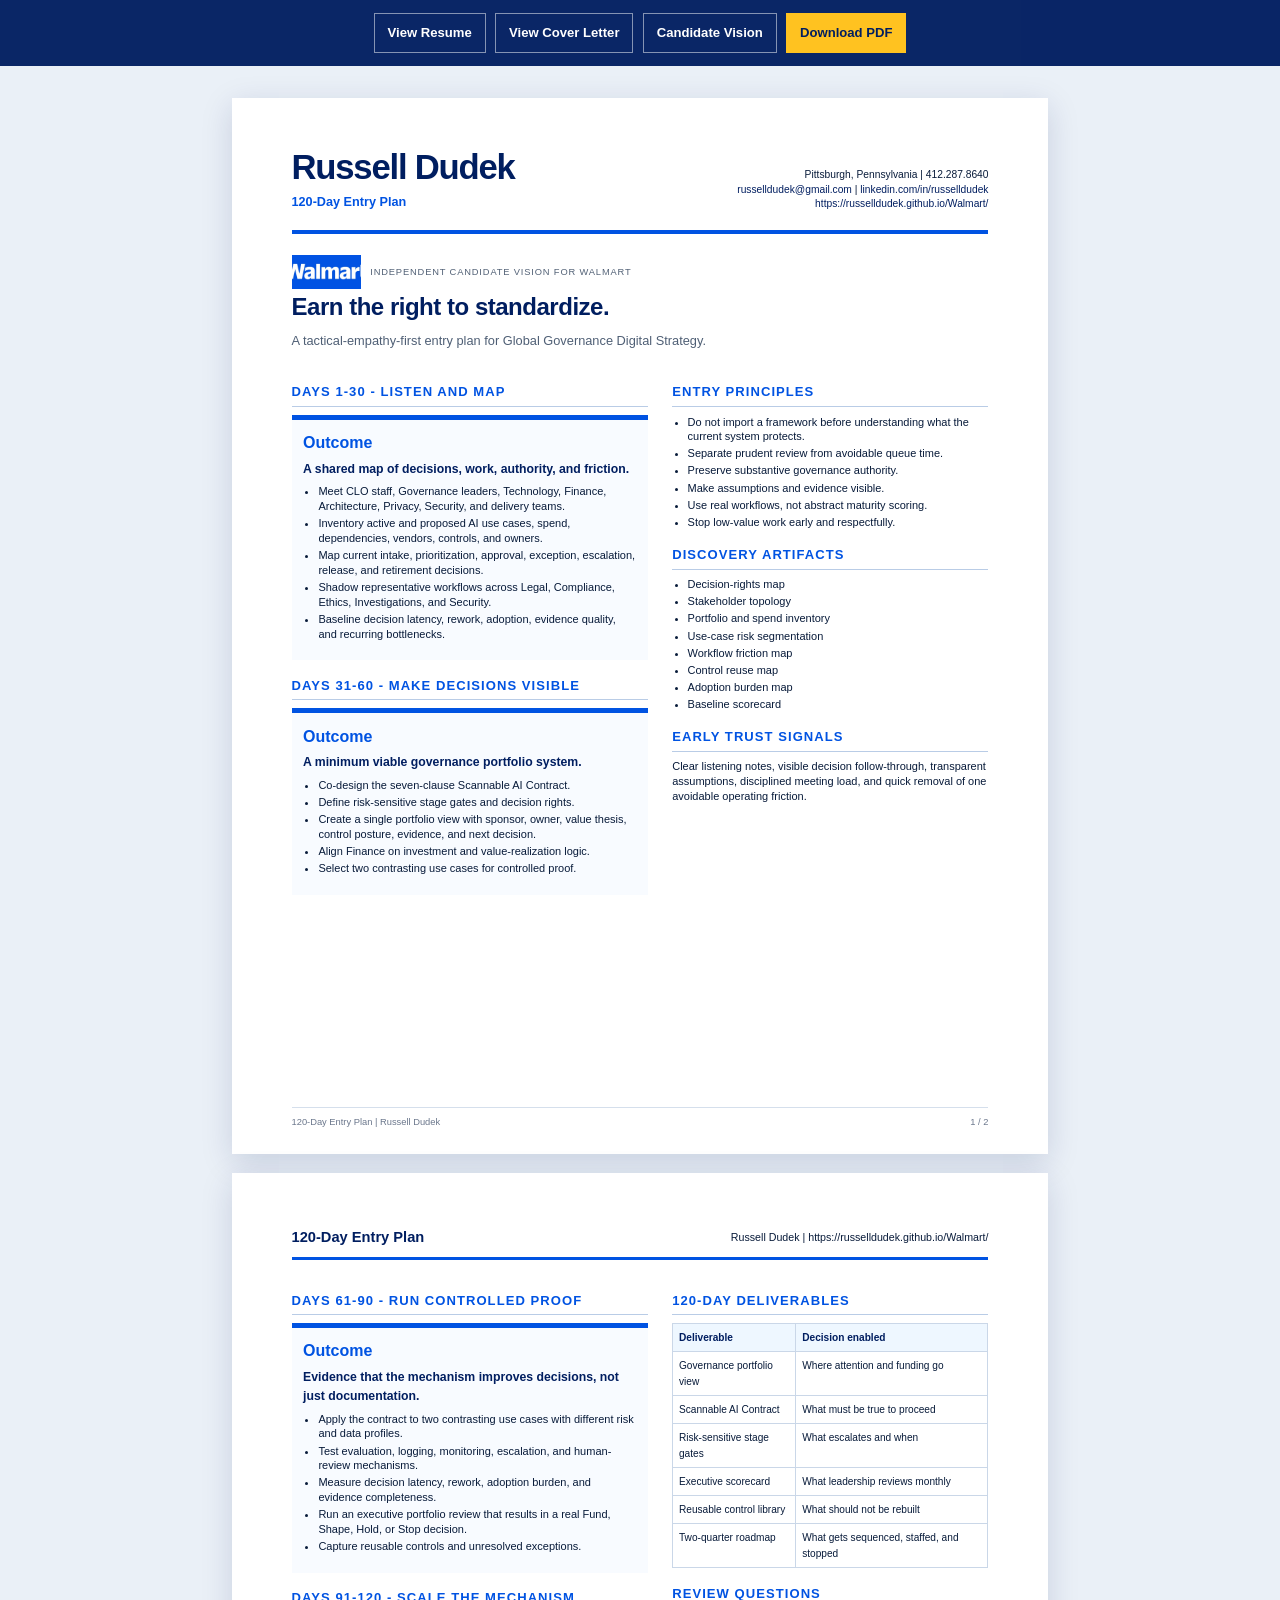
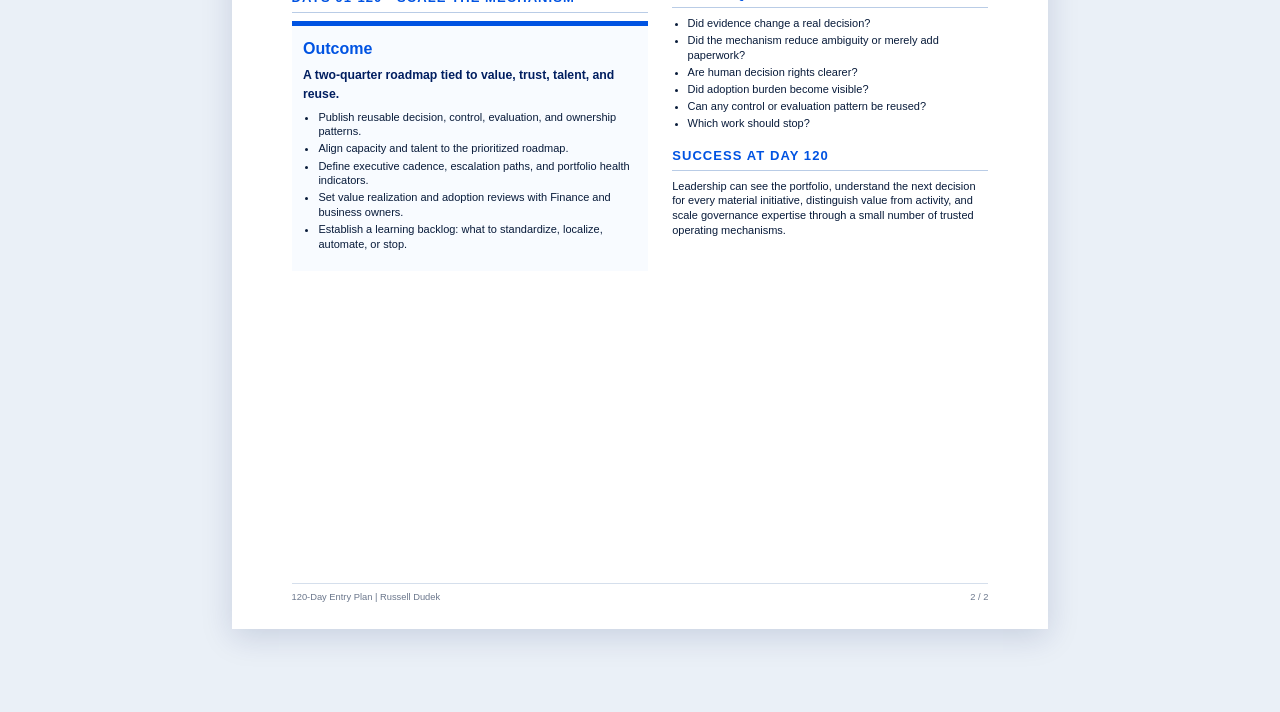
==== 120-day-plan.html @ 53515f3a "Publish complete Walmart candidate campaign [skip ci]" ====
<!doctype html><html lang="en"><head><meta charset="utf-8"><meta name="viewport" content="width=device-width,initial-scale=1"><title>Russell Dudek - Walmart 120-Day Entry Plan</title><link rel="stylesheet" href="styles.css"></head><body class="document-body"><div class="document-actions no-print"><a href="resume.html">View Resume</a><a href="cover-letter.html">View Cover Letter</a><a href="index.html">Candidate Vision</a><a class="primary" href="docs/120-day-plan.pdf" download>Download PDF</a></div><main class="document-stack"><section class="sheet"><div class="doc-header"><div><div class="doc-name">Russell Dudek</div><div class="doc-identity">120-Day Entry Plan</div></div><div class="doc-contact">Pittsburgh, Pennsylvania | 412.287.8640<br><a href="mailto:russelldudek@gmail.com">russelldudek@gmail.com</a> | <a href="https://www.linkedin.com/in/russelldudek">linkedin.com/in/russelldudek</a><br><a href="https://russelldudek.github.io/Walmart/">https://russelldudek.github.io/Walmart/</a></div></div><div class="doc-company"><img src="assets/brand/walmart-wordmark-cropped.jpg" alt="Walmart"><span>Independent candidate vision for Walmart</span></div><h1 class="doc-title">Earn the right to standardize.</h1><p class="doc-subtitle">A tactical-empathy-first entry plan for Global Governance Digital Strategy.</p><div class="doc-grid-2"><div><div class="doc-section"><h2>Days 1-30 - Listen and map</h2><div class="phase-box"><b>Outcome</b><h3>A shared map of decisions, work, authority, and friction.</h3><ul><li>Meet CLO staff, Governance leaders, Technology, Finance, Architecture, Privacy, Security, and delivery teams.</li><li>Inventory active and proposed AI use cases, spend, dependencies, vendors, controls, and owners.</li><li>Map current intake, prioritization, approval, exception, escalation, release, and retirement decisions.</li><li>Shadow representative workflows across Legal, Compliance, Ethics, Investigations, and Security.</li><li>Baseline decision latency, rework, adoption, evidence quality, and recurring bottlenecks.</li></ul></div></div><div class="doc-section"><h2>Days 31-60 - Make decisions visible</h2><div class="phase-box"><b>Outcome</b><h3>A minimum viable governance portfolio system.</h3><ul><li>Co-design the seven-clause Scannable AI Contract.</li><li>Define risk-sensitive stage gates and decision rights.</li><li>Create a single portfolio view with sponsor, owner, value thesis, control posture, evidence, and next decision.</li><li>Align Finance on investment and value-realization logic.</li><li>Select two contrasting use cases for controlled proof.</li></ul></div></div></div><aside><div class="doc-section"><h2>Entry principles</h2><ul><li>Do not import a framework before understanding what the current system protects.</li><li>Separate prudent review from avoidable queue time.</li><li>Preserve substantive governance authority.</li><li>Make assumptions and evidence visible.</li><li>Use real workflows, not abstract maturity scoring.</li><li>Stop low-value work early and respectfully.</li></ul></div><div class="doc-section"><h2>Discovery artifacts</h2><ul><li>Decision-rights map</li><li>Stakeholder topology</li><li>Portfolio and spend inventory</li><li>Use-case risk segmentation</li><li>Workflow friction map</li><li>Control reuse map</li><li>Adoption burden map</li><li>Baseline scorecard</li></ul></div><div class="doc-section"><h2>Early trust signals</h2><p>Clear listening notes, visible decision follow-through, transparent assumptions, disciplined meeting load, and quick removal of one avoidable operating friction.</p></div></aside></div><div class="doc-footer"><span>120-Day Entry Plan | Russell Dudek</span><span>1 / 2</span></div></section>
<section class="sheet"><div class="page-two-header"><strong>120-Day Entry Plan</strong><span>Russell Dudek | https://russelldudek.github.io/Walmart/</span></div><div class="doc-grid-2"><div><div class="doc-section"><h2>Days 61-90 - Run controlled proof</h2><div class="phase-box"><b>Outcome</b><h3>Evidence that the mechanism improves decisions, not just documentation.</h3><ul><li>Apply the contract to two contrasting use cases with different risk and data profiles.</li><li>Test evaluation, logging, monitoring, escalation, and human-review mechanisms.</li><li>Measure decision latency, rework, adoption burden, and evidence completeness.</li><li>Run an executive portfolio review that results in a real Fund, Shape, Hold, or Stop decision.</li><li>Capture reusable controls and unresolved exceptions.</li></ul></div></div><div class="doc-section"><h2>Days 91-120 - Scale the mechanism</h2><div class="phase-box"><b>Outcome</b><h3>A two-quarter roadmap tied to value, trust, talent, and reuse.</h3><ul><li>Publish reusable decision, control, evaluation, and ownership patterns.</li><li>Align capacity and talent to the prioritized roadmap.</li><li>Define executive cadence, escalation paths, and portfolio health indicators.</li><li>Set value realization and adoption reviews with Finance and business owners.</li><li>Establish a learning backlog: what to standardize, localize, automate, or stop.</li></ul></div></div></div><aside><div class="doc-section"><h2>120-day deliverables</h2><table class="table"><tr><th>Deliverable</th><th>Decision enabled</th></tr><tr><td>Governance portfolio view</td><td>Where attention and funding go</td></tr><tr><td>Scannable AI Contract</td><td>What must be true to proceed</td></tr><tr><td>Risk-sensitive stage gates</td><td>What escalates and when</td></tr><tr><td>Executive scorecard</td><td>What leadership reviews monthly</td></tr><tr><td>Reusable control library</td><td>What should not be rebuilt</td></tr><tr><td>Two-quarter roadmap</td><td>What gets sequenced, staffed, and stopped</td></tr></table></div><div class="doc-section"><h2>Review questions</h2><ul><li>Did evidence change a real decision?</li><li>Did the mechanism reduce ambiguity or merely add paperwork?</li><li>Are human decision rights clearer?</li><li>Did adoption burden become visible?</li><li>Can any control or evaluation pattern be reused?</li><li>Which work should stop?</li></ul></div><div class="doc-section"><h2>Success at day 120</h2><p>Leadership can see the portfolio, understand the next decision for every material initiative, distinguish value from activity, and scale governance expertise through a small number of trusted operating mechanisms.</p></div></aside></div><div class="doc-footer"><span>120-Day Entry Plan | Russell Dudek</span><span>2 / 2</span></div></section></main></body></html>
---- styles.css ----
@import url('./brand-tokens.css');

* { box-sizing: border-box; }
html { scroll-behavior: smooth; }
body {
  margin: 0;
  color: var(--campaign-ink);
  background: var(--walmart-white);
  font-family: "Noto Sans", "Roboto", sans-serif;
  line-height: 1.55;
  -webkit-font-smoothing: antialiased;
}
a { color: inherit; }
img { display: block; max-width: 100%; }
button, input { font: inherit; }
button { cursor: pointer; }
:focus-visible { outline: 3px solid var(--walmart-spark-yellow); outline-offset: 3px; }
.skip-link { position: fixed; left: 1rem; top: -5rem; z-index: 9999; background: #fff; padding: .7rem 1rem; border: 2px solid var(--walmart-true-blue); }
.skip-link:focus { top: 1rem; }

.site-header {
  position: sticky; top: 0; z-index: 50;
  display: flex; align-items: center; justify-content: space-between;
  padding: .85rem clamp(1rem, 4vw, 4rem);
  background: rgba(255,255,255,.94);
  border-bottom: 1px solid var(--campaign-line);
  backdrop-filter: blur(16px);
}
.brand-lockup { display: flex; align-items: center; gap: .8rem; text-decoration: none; min-width: 0; }
.brand-lockup img { width: 104px; height: 52px; object-fit: contain; object-position: center; border-radius: 2px; }
.brand-lockup span { font-size: .78rem; line-height: 1.2; color: var(--walmart-bentonville-blue); max-width: 190px; }
.nav-toggle { display: none; border: 0; background: transparent; color: var(--walmart-bentonville-blue); font-weight: 700; }
.site-nav { display: flex; gap: 1.1rem; align-items: center; }
.site-nav a { text-decoration: none; font-size: .88rem; font-weight: 700; color: var(--walmart-bentonville-blue); }
.site-nav a:hover { color: var(--walmart-true-blue); }

.hero {
  position: relative; min-height: 820px; overflow: hidden;
  background: linear-gradient(140deg, var(--walmart-true-blue) 0 62%, var(--walmart-bentonville-blue) 62% 100%);
  color: #fff;
}
.hero::after {
  content: ""; position: absolute; inset: auto -8% -160px 38%; height: 360px;
  background: var(--walmart-spark-yellow); transform: rotate(-9deg); opacity: .96;
}
.hero-inner {
  position: relative; z-index: 2; max-width: 1440px; margin: 0 auto;
  display: grid; grid-template-columns: minmax(0, .9fr) minmax(560px, 1.1fr); gap: clamp(2rem, 5vw, 6rem);
  padding: clamp(4.5rem, 8vw, 8rem) clamp(1.2rem, 5vw, 5rem) 7rem;
  align-items: center;
}
.hero-copy h1 { margin: 0 0 1.5rem; font-size: clamp(3.2rem, 6.4vw, 6.6rem); line-height: .94; letter-spacing: -.055em; max-width: 10ch; }
.hero-copy .lead { font-size: clamp(1.18rem, 1.9vw, 1.55rem); max-width: 35rem; margin: 0; color: #e6f4ff; }
.hero-copy .thesis { margin: 2rem 0 0; padding-left: 1.2rem; border-left: 5px solid var(--walmart-spark-yellow); font-weight: 700; max-width: 34rem; }
.hero-actions { display: flex; flex-wrap: wrap; gap: .8rem; margin-top: 2rem; }
.btn { display: inline-flex; align-items: center; justify-content: center; min-height: 48px; padding: .75rem 1.1rem; text-decoration: none; border-radius: 2px; border: 2px solid transparent; font-weight: 800; }
.btn-primary { background: var(--walmart-spark-yellow); color: var(--walmart-bentonville-blue); }
.btn-secondary { border-color: #fff; color: #fff; background: transparent; }
.btn-light { background: #fff; color: var(--walmart-bentonville-blue); border-color: var(--campaign-line); }

.scan-stage { position: relative; min-height: 570px; display: grid; align-items: center; }
.scan-frame { position: relative; background: #fff; color: var(--walmart-bentonville-blue); padding: clamp(1.2rem, 3vw, 2.5rem); box-shadow: 22px 26px 0 rgba(0,30,96,.48); transform: rotate(1.2deg); }
.scan-frame::before { content:"ILLUSTRATIVE DECISION SCAN"; display:block; font-size:.72rem; letter-spacing:.14em; font-weight:900; margin-bottom:1rem; }
.barcode { position: relative; display: grid; grid-template-columns: 1.4fr .8fr 1fr .55fr 1.2fr .7fr 1.35fr; gap: 8px; min-height: 290px; align-items: stretch; overflow: hidden; padding: 8px 0; }
.bar { display:flex; align-items:flex-end; justify-content:center; padding: .9rem .25rem; writing-mode: vertical-rl; transform: rotate(180deg); font-size:.72rem; font-weight:900; letter-spacing:.06em; color:#fff; background: var(--walmart-bentonville-blue); transition: transform .5s ease, opacity .5s ease, background .5s ease; }
.bar:nth-child(even){ background: var(--walmart-true-blue); }
.bar[data-state="watch"] { background: var(--campaign-amber); }
.bar[data-state="weak"] { background: var(--campaign-red); opacity:.78; }
.scan-beam { position:absolute; top:0; bottom:0; width:3px; background:var(--walmart-spark-yellow); box-shadow:0 0 22px 8px rgba(255,194,32,.55); animation:scan 4.6s cubic-bezier(.65,0,.35,1) infinite; }
@keyframes scan { 0%,12%{left:0;opacity:0} 18%{opacity:1} 82%{opacity:1} 88%,100%{left:calc(100% - 3px);opacity:0} }
.scan-outcome { display:flex; justify-content:space-between; gap:1rem; align-items:flex-end; padding-top:1.2rem; border-top:1px solid var(--campaign-line); }
.scan-outcome strong { font-size:clamp(2rem,4vw,3.4rem); letter-spacing:-.04em; color:var(--campaign-green); }
.scan-outcome span { max-width:18rem; font-size:.86rem; color:#42516b; }

.section { padding: clamp(4.5rem, 8vw, 8rem) clamp(1.2rem, 5vw, 5rem); }
.section-inner { max-width: 1240px; margin: 0 auto; }
.section h2 { margin: 0 0 1.1rem; font-size: clamp(2.3rem, 4.6vw, 4.6rem); line-height: 1.02; letter-spacing: -.045em; color: var(--walmart-bentonville-blue); }
.section-intro { max-width: 52rem; font-size: 1.15rem; color: #42516b; margin: 0 0 3rem; }
.blue-band { background: var(--walmart-bentonville-blue); color: #fff; }
.blue-band h2 { color: #fff; }
.blue-band .section-intro { color: #d9ecff; }
.mist-band { background: linear-gradient(180deg, #fff 0, var(--campaign-mist) 100%); }
.yellow-band { background: var(--walmart-spark-yellow); color: var(--walmart-bentonville-blue); }
.yellow-band h2 { color: var(--walmart-bentonville-blue); }

.tension-grid { display:grid; grid-template-columns: repeat(4, 1fr); border-top: 2px solid var(--walmart-true-blue); border-bottom: 2px solid var(--walmart-true-blue); }
.tension { padding: 2rem; border-right: 1px solid var(--campaign-line); }
.tension:last-child { border-right:0; }
.tension .number { font-size:.75rem; letter-spacing:.15em; font-weight:900; color:var(--walmart-true-blue); }
.tension h3 { margin:.6rem 0 .8rem; font-size:1.35rem; line-height:1.15; }
.tension p { margin:0; color:#526176; }

.scan-lab { display:grid; grid-template-columns: minmax(260px,.7fr) minmax(0,1.3fr); gap:2rem; align-items:start; }
.scenario-panel { position:sticky; top:90px; border-left:8px solid var(--walmart-spark-yellow); padding:1.5rem; background:#fff; color:var(--walmart-bentonville-blue); }
.scenario-panel h3 { margin:0 0 1rem; font-size:1.5rem; }
.scenario-list { display:grid; gap:.6rem; }
.scenario-button { text-align:left; border:2px solid #d5e3f6; background:#fff; padding:.85rem; color:var(--walmart-bentonville-blue); font-weight:800; border-radius:2px; }
.scenario-button[aria-pressed="true"] { background:var(--walmart-true-blue); color:#fff; border-color:var(--walmart-true-blue); }
.reset-button { margin-top:1rem; border:0; background:transparent; color:var(--walmart-true-blue); text-decoration:underline; font-weight:800; }
.contract-panel { background:#fff; color:var(--walmart-bentonville-blue); padding:clamp(1.2rem,3vw,2.5rem); box-shadow:var(--campaign-shadow); }
.contract-header { display:flex; justify-content:space-between; gap:1rem; align-items:flex-start; margin-bottom:1.4rem; }
.contract-header h3 { margin:0; font-size:clamp(1.5rem,3vw,2.2rem); }
.contract-status { font-weight:900; color:var(--campaign-green); border-bottom:4px solid currentColor; padding-bottom:.25rem; white-space:nowrap; }
.contract-bars { display:grid; grid-template-columns:repeat(7,1fr); gap:.55rem; height:300px; align-items:end; position:relative; overflow:hidden; padding:1rem 0 0; border-bottom:4px solid var(--walmart-bentonville-blue); }
.contract-bar { min-width:0; height:var(--height,80%); background:var(--walmart-true-blue); display:flex; align-items:flex-end; padding:.65rem .4rem; color:#fff; transition:height .45s ease, background .45s ease, opacity .45s ease; }
.contract-bar span { writing-mode:vertical-rl; transform:rotate(180deg); font-size:.68rem; line-height:1; font-weight:900; letter-spacing:.04em; overflow:hidden; }
.contract-bar.watch { background:var(--campaign-amber); }
.contract-bar.weak { background:var(--campaign-red); }
.contract-scan { position:absolute; left:0; right:0; height:3px; top:20%; background:var(--walmart-spark-yellow); box-shadow:0 0 14px 3px rgba(255,194,32,.45); transition:top .45s ease; }
.contract-readout { display:grid; grid-template-columns:1fr 1fr; gap:1.5rem; margin-top:1.5rem; }
.readout-block { border-top:1px solid var(--campaign-line); padding-top:1rem; }
.readout-block b { display:block; font-size:.72rem; letter-spacing:.12em; text-transform:uppercase; margin-bottom:.35rem; }
.readout-block p { margin:0; color:#526176; }
.assumption-note { margin-top:1.2rem; font-size:.78rem; color:#6b778c; }

.architecture { display:grid; grid-template-columns:1fr 1fr; gap:clamp(2rem,5vw,5rem); align-items:start; }
.constitution { display:grid; gap:0; border-top:1px solid rgba(255,255,255,.3); }
.clause { display:grid; grid-template-columns:70px 1fr; gap:1rem; padding:1.35rem 0; border-bottom:1px solid rgba(255,255,255,.2); }
.clause strong { color:var(--walmart-spark-yellow); font-size:1.35rem; }
.clause h3 { margin:0 0 .35rem; font-size:1.2rem; }
.clause p { margin:0; color:#d9ecff; }
.decision-rail { background:#fff; color:var(--walmart-bentonville-blue); padding:2rem; }
.decision-rail h3 { margin-top:0; font-size:1.6rem; }
.outcome-row { display:grid; grid-template-columns:90px 1fr; gap:1rem; padding:1.15rem 0; border-top:1px solid var(--campaign-line); }
.outcome-row b { font-size:1.1rem; }
.outcome-row p { margin:0; color:#526176; }

.scorecard { display:grid; grid-template-columns:repeat(3,1fr); gap:1px; background:var(--campaign-line); border:1px solid var(--campaign-line); }
.metric { background:#fff; padding:1.7rem; min-height:180px; }
.metric span { font-size:.72rem; letter-spacing:.12em; text-transform:uppercase; color:var(--walmart-true-blue); font-weight:900; }
.metric h3 { margin:.65rem 0 .5rem; font-size:1.25rem; }
.metric p { margin:0; color:#526176; }

.evidence-map { display:grid; grid-template-columns:repeat(4,1fr); gap:1rem; }
.evidence-card { padding:1.6rem; border-top:6px solid var(--walmart-true-blue); background:#fff; box-shadow:0 8px 30px rgba(0,30,96,.08); }
.evidence-card h3 { margin:.4rem 0 .7rem; font-size:1.35rem; }
.evidence-card p { color:#526176; }
.evidence-card ul { padding-left:1.1rem; margin-bottom:0; }
.evidence-card li { margin:.4rem 0; }

.timeline { position:relative; display:grid; grid-template-columns:repeat(4,1fr); gap:0; }
.timeline::before { content:""; position:absolute; left:0; right:0; top:24px; height:4px; background:var(--walmart-true-blue); }
.phase { position:relative; padding:4.3rem 1.3rem 1.2rem; border-right:1px solid var(--campaign-line); }
.phase:last-child { border-right:0; }
.phase::before { content:""; position:absolute; top:12px; left:1.3rem; width:26px; height:26px; border-radius:50%; background:var(--walmart-spark-yellow); border:5px solid var(--walmart-bentonville-blue); }
.phase b { color:var(--walmart-true-blue); }
.phase h3 { margin:.45rem 0 .7rem; }
.phase ul { padding-left:1.1rem; color:#526176; }

.objection { display:grid; grid-template-columns:.8fr 1.2fr; gap:4rem; align-items:start; }
.objection .question { font-size:clamp(1.8rem,3.4vw,3.2rem); line-height:1.1; font-weight:900; letter-spacing:-.035em; }
.objection .answer { font-size:1.1rem; }
.objection .answer strong { color:var(--walmart-true-blue); }
.questions { display:grid; gap:0; counter-reset:q; }
.question-item { counter-increment:q; display:grid; grid-template-columns:70px 1fr; gap:1rem; padding:1.3rem 0; border-top:1px solid var(--campaign-line); }
.question-item::before { content:counter(q, decimal-leading-zero); color:var(--walmart-true-blue); font-weight:900; font-size:1.1rem; }
.question-item p { margin:0; font-size:1.08rem; }

.document-strip { display:grid; grid-template-columns:repeat(5,1fr); gap:1rem; margin-top:2rem; }
.document-link { min-height:180px; padding:1.4rem; background:#fff; color:var(--walmart-bentonville-blue); text-decoration:none; display:flex; flex-direction:column; justify-content:space-between; border-top:8px solid var(--walmart-spark-yellow); transition:transform .2s ease; }
.document-link:hover { transform:translateY(-5px); }
.document-link b { font-size:1.2rem; }
.document-link span { font-size:.82rem; color:#526176; }

.site-footer { padding:2rem clamp(1.2rem,5vw,5rem); background:#06142e; color:#cce3ff; font-size:.8rem; }
.site-footer .footer-inner { max-width:1240px; margin:0 auto; display:flex; justify-content:space-between; gap:2rem; flex-wrap:wrap; }
.site-footer a { color:#fff; }

/* Document system */
.document-body { background:#eaf0f7; }
.document-actions { position:sticky; top:0; z-index:20; display:flex; flex-wrap:wrap; justify-content:center; gap:.6rem; padding:.8rem; background:rgba(0,30,96,.96); }
.document-actions a { color:#fff; border:1px solid rgba(255,255,255,.5); text-decoration:none; padding:.55rem .8rem; font-weight:800; font-size:.82rem; }
.document-actions a.primary { background:var(--walmart-spark-yellow); color:var(--walmart-bentonville-blue); border-color:var(--walmart-spark-yellow); }
.document-stack { padding:2rem 1rem 4rem; }
.sheet { width:8.5in; min-height:11in; margin:0 auto 1.2rem; background:#fff; box-shadow:0 8px 30px rgba(0,30,96,.15); padding:.55in .62in .48in; position:relative; overflow:visible; }
.sheet + .sheet { break-before:page; }
.doc-header { display:grid; grid-template-columns:1fr auto; gap:1rem; border-bottom:4px solid var(--walmart-true-blue); padding-bottom:.18in; margin-bottom:.22in; align-items:end; }
.doc-name { font-size:26pt; line-height:1; font-weight:900; letter-spacing:-.035em; color:var(--walmart-bentonville-blue); }
.doc-identity { font-size:9.5pt; font-weight:800; margin-top:.08in; color:var(--walmart-true-blue); }
.doc-contact { font-size:7.7pt; line-height:1.45; text-align:right; max-width:3.45in; }
.doc-contact a { color:var(--walmart-bentonville-blue); text-decoration:none; }
.doc-company { display:flex; align-items:center; gap:.1in; font-size:7pt; color:#526176; text-transform:uppercase; letter-spacing:.09em; }
.doc-company img { width:.72in; height:.36in; object-fit:cover; }
.doc-title { margin:.05in 0 .12in; font-size:18pt; line-height:1.05; color:var(--walmart-bentonville-blue); letter-spacing:-.02em; }
.doc-subtitle { margin:0 0 .17in; font-size:9.6pt; color:#4f5f75; }
.doc-grid-2 { display:grid; grid-template-columns:1.06fr .94fr; gap:.25in; }
.doc-grid-3 { display:grid; grid-template-columns:repeat(3,1fr); gap:.15in; }
.doc-section { margin-top:.16in; break-inside:avoid; }
.doc-section h2 { margin:0 0 .08in; font-size:9.8pt; letter-spacing:.08em; text-transform:uppercase; color:var(--walmart-true-blue); border-bottom:1px solid #b9cce6; padding-bottom:.035in; }
.doc-section h3 { margin:.075in 0 .03in; font-size:9.2pt; color:var(--walmart-bentonville-blue); }
.doc-section p, .doc-section li { font-size:8.25pt; line-height:1.34; }
.doc-section p { margin:.04in 0; }
.doc-section ul { margin:.03in 0 .08in; padding-left:.16in; }
.doc-section li { margin:.025in 0; }
.role-row { display:grid; grid-template-columns:1fr auto; align-items:baseline; gap:.1in; }
.role-row strong { font-size:9.6pt; }
.role-row span { font-size:7.8pt; color:#68758a; }
.resume-summary { padding:.14in; background:var(--campaign-mist); border-left:4px solid var(--walmart-spark-yellow); font-size:8.7pt; line-height:1.4; }
.capability-list { display:grid; grid-template-columns:1fr 1fr; gap:.04in .12in; margin:0; padding:0; list-style:none; }
.capability-list li { border-bottom:1px solid #d8e4f3; padding:.04in 0; font-size:7.8pt; }
.evidence-chip { padding:.1in; border-top:3px solid var(--walmart-true-blue); background:#f7fbff; }
.evidence-chip b { font-size:8.6pt; }
.evidence-chip p { font-size:7.7pt; }
.doc-footer { position:absolute; left:.62in; right:.62in; bottom:.25in; display:flex; justify-content:space-between; border-top:1px solid #d5dfec; padding-top:.07in; font-size:7pt; color:#6b778c; }
.page-two-header { display:flex; justify-content:space-between; align-items:center; border-bottom:3px solid var(--walmart-true-blue); padding-bottom:.09in; margin-bottom:.16in; font-size:8pt; }
.page-two-header strong { font-size:11pt; color:var(--walmart-bentonville-blue); }
.letter-meta { margin:.12in 0 .16in; font-size:8.5pt; line-height:1.4; color:#4f5f75; }
.letter-body p { font-size:10.1pt; line-height:1.54; margin:.13in 0; }
.letter-signoff { margin-top:.18in; }
.brief-callout { padding:.14in; background:var(--walmart-bentonville-blue); color:#fff; border-left:8px solid var(--walmart-spark-yellow); }
.brief-callout h2 { color:#fff; border-color:rgba(255,255,255,.35); }
.brief-callout p { font-size:9pt; }
.mini-barcode { display:grid; grid-template-columns:1.4fr .8fr 1fr .55fr 1.2fr .7fr 1.35fr; gap:3px; height:1.2in; align-items:stretch; margin:.12in 0; }
.mini-barcode span { background:var(--walmart-bentonville-blue); }
.mini-barcode span:nth-child(even){ background:var(--walmart-true-blue); }
.mini-barcode span:nth-child(4){ background:var(--walmart-spark-yellow); }
.table { width:100%; border-collapse:collapse; font-size:7.6pt; }
.table th,.table td { border:1px solid #cad7e8; padding:.06in; text-align:left; vertical-align:top; }
.table th { background:var(--campaign-mist); color:var(--walmart-bentonville-blue); }
.phase-box { border-top:5px solid var(--walmart-true-blue); padding:.12in; background:#f8fbff; min-height:1.8in; }
.phase-box b { color:var(--walmart-true-blue); }
.phase-box h3 { margin:.04in 0 .06in; }
.source-list { font-size:7.5pt; line-height:1.35; overflow-wrap:anywhere; }

@media (max-width: 1050px) {
  .hero { min-height:auto; }
  .hero-inner { grid-template-columns:1fr; }
  .scan-stage { min-height:500px; max-width:760px; }
  .tension-grid, .evidence-map { grid-template-columns:1fr 1fr; }
  .scan-lab, .architecture { grid-template-columns:1fr; }
  .scenario-panel { position:static; }
  .document-strip { grid-template-columns:1fr 1fr; }
}
@media (max-width: 740px) {
  .site-header { align-items:flex-start; }
  .nav-toggle { display:block; }
  .site-nav { display:none; position:absolute; top:100%; left:0; right:0; padding:1rem; background:#fff; flex-direction:column; align-items:stretch; border-bottom:1px solid var(--campaign-line); }
  .site-nav.open { display:flex; }
  .brand-lockup img { width:84px; height:42px; }
  .brand-lockup span { display:none; }
  .hero-inner { padding-top:2.8rem; gap:1.2rem; }
  .hero-copy h1 { font-size:clamp(3rem,13.5vw,4.1rem); line-height:.95; }
  .hero-copy .lead { font-size:1rem; line-height:1.48; }
  .hero-copy .thesis { margin-top:1.15rem; font-size:.92rem; }
  .hero-actions { display:none; }
  .scan-stage { min-height:390px; }
  .scan-frame { padding:1rem; }
  .barcode { min-height:180px; }
  .scan-outcome strong { font-size:2rem; }
  .scan-frame { transform:none; box-shadow:12px 14px 0 rgba(0,30,96,.48); }
  .barcode { gap:4px; min-height:230px; }
  .bar { font-size:.55rem; }
  .tension-grid, .scorecard, .evidence-map, .timeline, .document-strip { grid-template-columns:1fr; }
  .tension { border-right:0; border-bottom:1px solid var(--campaign-line); }
  .timeline::before { left:24px; right:auto; top:0; bottom:0; width:4px; height:auto; }
  .phase { padding:1rem 1rem 1.5rem 4rem; border-right:0; }
  .phase::before { top:1rem; left:12px; }
  .contract-bars { height:245px; }
  .contract-readout, .objection { grid-template-columns:1fr; gap:1rem; }
  .question-item { grid-template-columns:45px 1fr; }
  .document-stack { padding:.7rem 0 2rem; }
  .sheet { width:100%; min-height:auto; margin:0 0 .8rem; padding:1rem; box-shadow:none; }
  .doc-footer { position:static; margin-top:1rem; }
  .doc-header, .doc-grid-2, .doc-grid-3 { grid-template-columns:1fr; }
  .doc-contact { text-align:left; max-width:none; }
  .document-actions { position:static; }
}
@media print {
  @page { size: Letter; margin: 0; }
  html, body { background:#fff !important; }
  .document-actions, .no-print { display:none !important; }
  .document-stack { padding:0; }
  .sheet { width:8.5in; height:11in; min-height:11in; margin:0; box-shadow:none; overflow:hidden; break-after:page; }
  .sheet:last-child { break-after:auto; }
  a { text-decoration:none; }
}
@media (prefers-reduced-motion: reduce) {
  html { scroll-behavior:auto; }
  *, *::before, *::after { animation-duration:.01ms !important; animation-iteration-count:1 !important; transition-duration:.01ms !important; }
  .scan-beam { left:58%; opacity:1; }
}
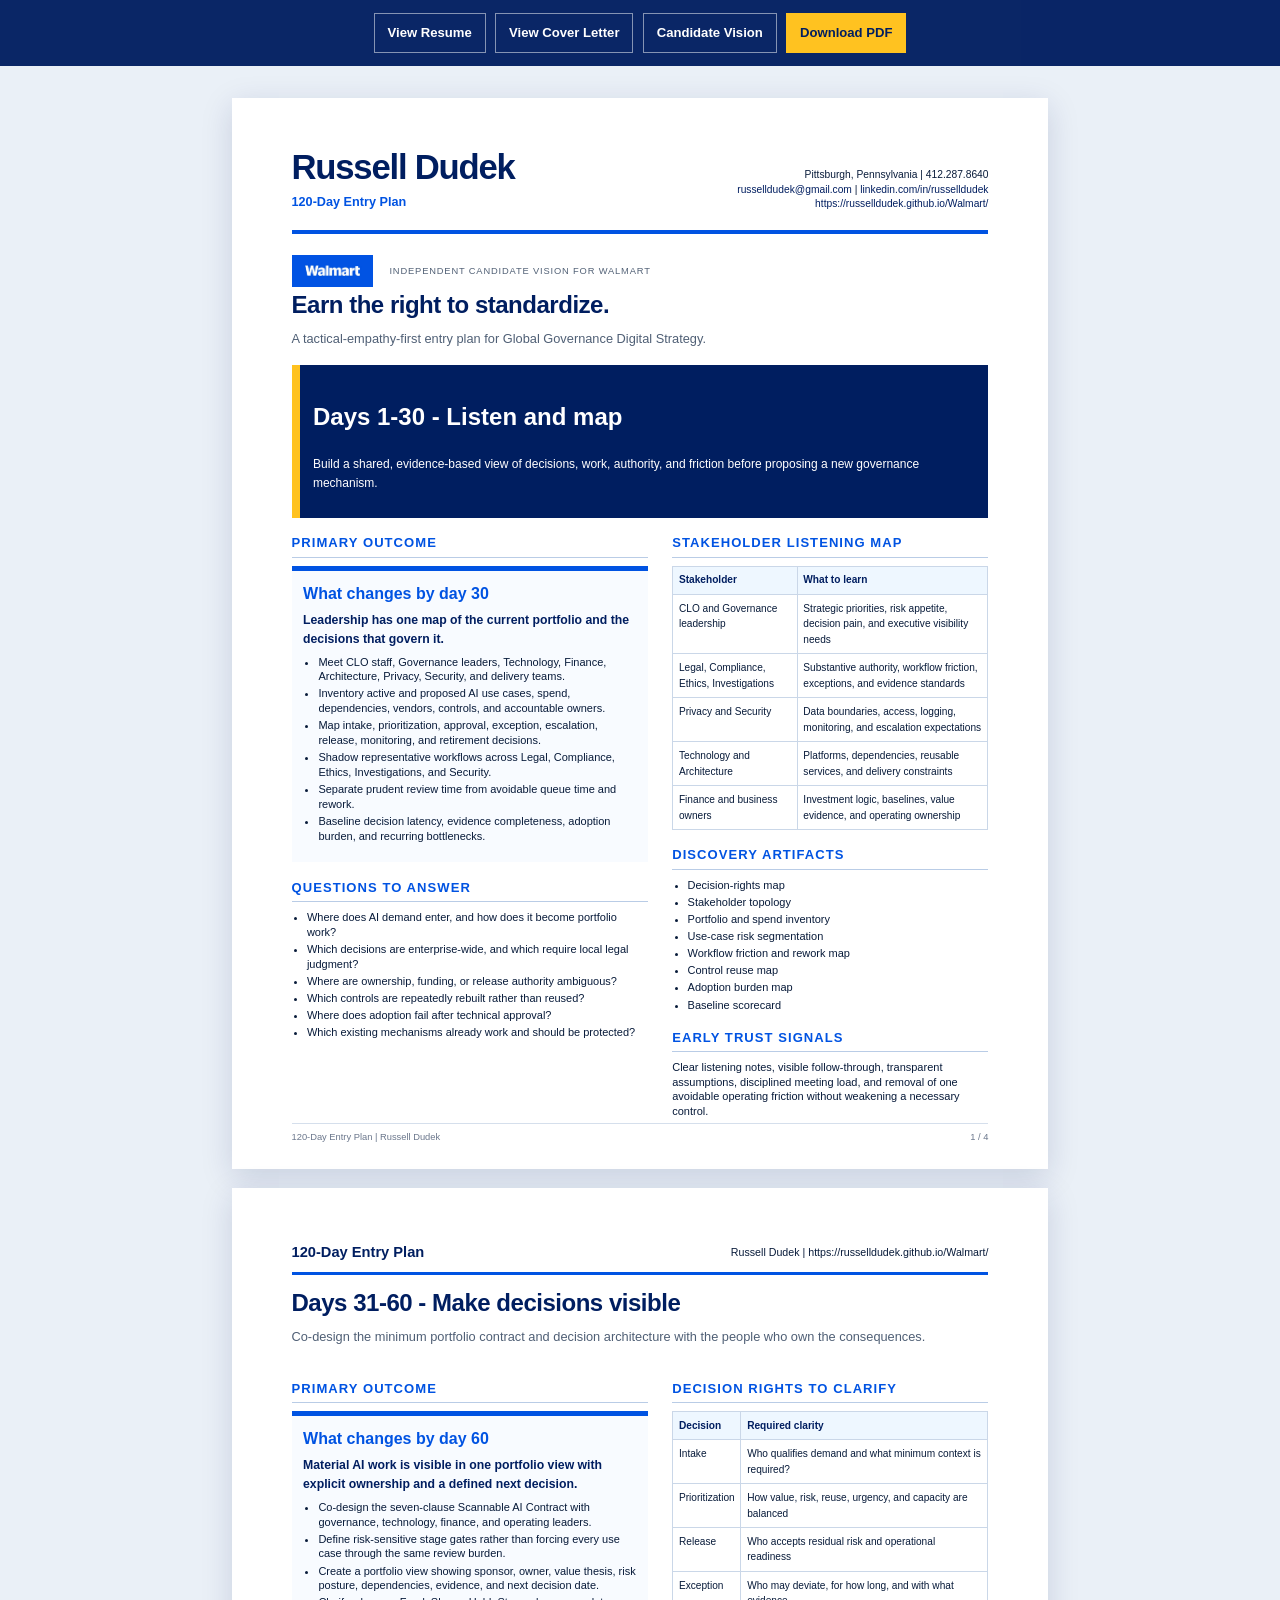
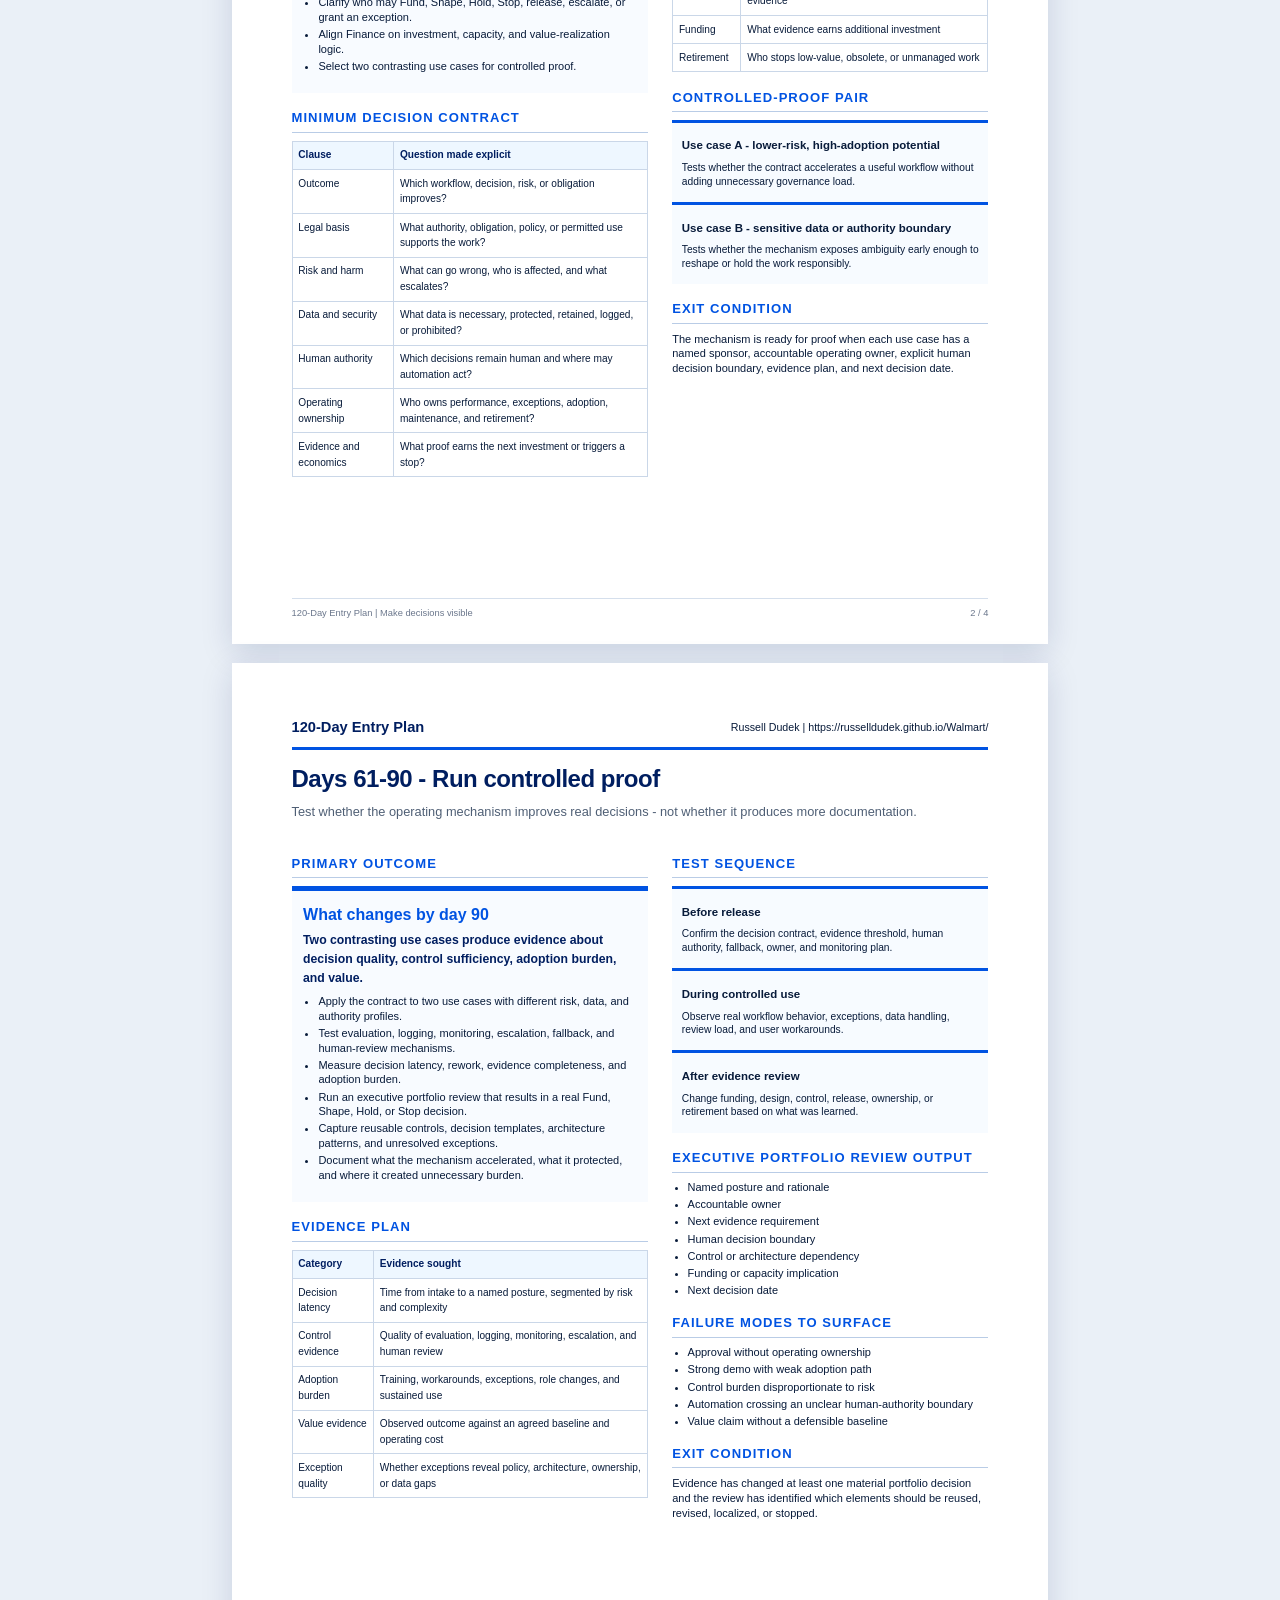
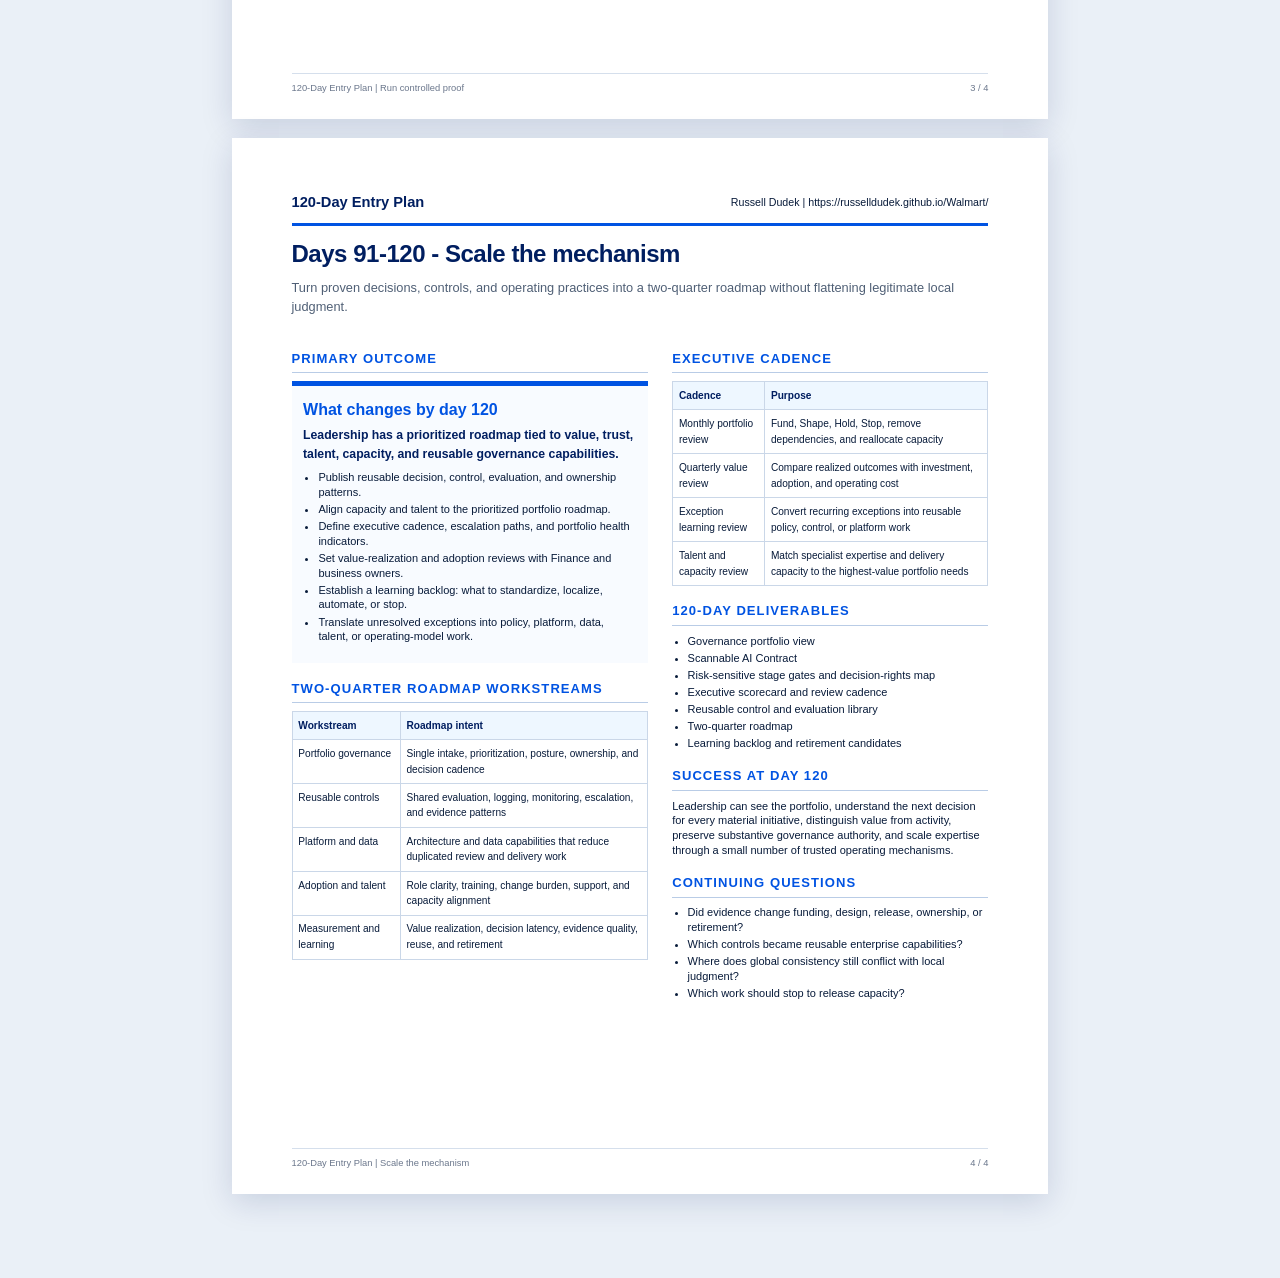
==== commit 204a7ea0: "Publish corrected Walmart candidate campaign [skip ci]" ====
--- a/120-day-plan.html
+++ b/120-day-plan.html
@@ -1,2 +1 @@
-<!doctype html><html lang="en"><head><meta charset="utf-8"><meta name="viewport" content="width=device-width,initial-scale=1"><title>Russell Dudek - Walmart 120-Day Entry Plan</title><link rel="stylesheet" href="styles.css"></head><body class="document-body"><div class="document-actions no-print"><a href="resume.html">View Resume</a><a href="cover-letter.html">View Cover Letter</a><a href="index.html">Candidate Vision</a><a class="primary" href="docs/120-day-plan.pdf" download>Download PDF</a></div><main class="document-stack"><section class="sheet"><div class="doc-header"><div><div class="doc-name">Russell Dudek</div><div class="doc-identity">120-Day Entry Plan</div></div><div class="doc-contact">Pittsburgh, Pennsylvania | 412.287.8640<br><a href="mailto:russelldudek@gmail.com">russelldudek@gmail.com</a> | <a href="https://www.linkedin.com/in/russelldudek">linkedin.com/in/russelldudek</a><br><a href="https://russelldudek.github.io/Walmart/">https://russelldudek.github.io/Walmart/</a></div></div><div class="doc-company"><img src="assets/brand/walmart-wordmark-cropped.jpg" alt="Walmart"><span>Independent candidate vision for Walmart</span></div><h1 class="doc-title">Earn the right to standardize.</h1><p class="doc-subtitle">A tactical-empathy-first entry plan for Global Governance Digital Strategy.</p><div class="doc-grid-2"><div><div class="doc-section"><h2>Days 1-30 - Listen and map</h2><div class="phase-box"><b>Outcome</b><h3>A shared map of decisions, work, authority, and friction.</h3><ul><li>Meet CLO staff, Governance leaders, Technology, Finance, Architecture, Privacy, Security, and delivery teams.</li><li>Inventory active and proposed AI use cases, spend, dependencies, vendors, controls, and owners.</li><li>Map current intake, prioritization, approval, exception, escalation, release, and retirement decisions.</li><li>Shadow representative workflows across Legal, Compliance, Ethics, Investigations, and Security.</li><li>Baseline decision latency, rework, adoption, evidence quality, and recurring bottlenecks.</li></ul></div></div><div class="doc-section"><h2>Days 31-60 - Make decisions visible</h2><div class="phase-box"><b>Outcome</b><h3>A minimum viable governance portfolio system.</h3><ul><li>Co-design the seven-clause Scannable AI Contract.</li><li>Define risk-sensitive stage gates and decision rights.</li><li>Create a single portfolio view with sponsor, owner, value thesis, control posture, evidence, and next decision.</li><li>Align Finance on investment and value-realization logic.</li><li>Select two contrasting use cases for controlled proof.</li></ul></div></div></div><aside><div class="doc-section"><h2>Entry principles</h2><ul><li>Do not import a framework before understanding what the current system protects.</li><li>Separate prudent review from avoidable queue time.</li><li>Preserve substantive governance authority.</li><li>Make assumptions and evidence visible.</li><li>Use real workflows, not abstract maturity scoring.</li><li>Stop low-value work early and respectfully.</li></ul></div><div class="doc-section"><h2>Discovery artifacts</h2><ul><li>Decision-rights map</li><li>Stakeholder topology</li><li>Portfolio and spend inventory</li><li>Use-case risk segmentation</li><li>Workflow friction map</li><li>Control reuse map</li><li>Adoption burden map</li><li>Baseline scorecard</li></ul></div><div class="doc-section"><h2>Early trust signals</h2><p>Clear listening notes, visible decision follow-through, transparent assumptions, disciplined meeting load, and quick removal of one avoidable operating friction.</p></div></aside></div><div class="doc-footer"><span>120-Day Entry Plan | Russell Dudek</span><span>1 / 2</span></div></section>
-<section class="sheet"><div class="page-two-header"><strong>120-Day Entry Plan</strong><span>Russell Dudek | https://russelldudek.github.io/Walmart/</span></div><div class="doc-grid-2"><div><div class="doc-section"><h2>Days 61-90 - Run controlled proof</h2><div class="phase-box"><b>Outcome</b><h3>Evidence that the mechanism improves decisions, not just documentation.</h3><ul><li>Apply the contract to two contrasting use cases with different risk and data profiles.</li><li>Test evaluation, logging, monitoring, escalation, and human-review mechanisms.</li><li>Measure decision latency, rework, adoption burden, and evidence completeness.</li><li>Run an executive portfolio review that results in a real Fund, Shape, Hold, or Stop decision.</li><li>Capture reusable controls and unresolved exceptions.</li></ul></div></div><div class="doc-section"><h2>Days 91-120 - Scale the mechanism</h2><div class="phase-box"><b>Outcome</b><h3>A two-quarter roadmap tied to value, trust, talent, and reuse.</h3><ul><li>Publish reusable decision, control, evaluation, and ownership patterns.</li><li>Align capacity and talent to the prioritized roadmap.</li><li>Define executive cadence, escalation paths, and portfolio health indicators.</li><li>Set value realization and adoption reviews with Finance and business owners.</li><li>Establish a learning backlog: what to standardize, localize, automate, or stop.</li></ul></div></div></div><aside><div class="doc-section"><h2>120-day deliverables</h2><table class="table"><tr><th>Deliverable</th><th>Decision enabled</th></tr><tr><td>Governance portfolio view</td><td>Where attention and funding go</td></tr><tr><td>Scannable AI Contract</td><td>What must be true to proceed</td></tr><tr><td>Risk-sensitive stage gates</td><td>What escalates and when</td></tr><tr><td>Executive scorecard</td><td>What leadership reviews monthly</td></tr><tr><td>Reusable control library</td><td>What should not be rebuilt</td></tr><tr><td>Two-quarter roadmap</td><td>What gets sequenced, staffed, and stopped</td></tr></table></div><div class="doc-section"><h2>Review questions</h2><ul><li>Did evidence change a real decision?</li><li>Did the mechanism reduce ambiguity or merely add paperwork?</li><li>Are human decision rights clearer?</li><li>Did adoption burden become visible?</li><li>Can any control or evaluation pattern be reused?</li><li>Which work should stop?</li></ul></div><div class="doc-section"><h2>Success at day 120</h2><p>Leadership can see the portfolio, understand the next decision for every material initiative, distinguish value from activity, and scale governance expertise through a small number of trusted operating mechanisms.</p></div></aside></div><div class="doc-footer"><span>120-Day Entry Plan | Russell Dudek</span><span>2 / 2</span></div></section></main></body></html>+<!doctype html><html lang="en"><head><meta charset="utf-8"><meta name="viewport" content="width=device-width,initial-scale=1"><title>Russell Dudek - Walmart 120-Day Entry Plan</title><link rel="stylesheet" href="styles.css"></head><body class="document-body"><div class="document-actions no-print"><a href="resume.html">View Resume</a><a href="cover-letter.html">View Cover Letter</a><a href="index.html">Candidate Vision</a><a class="primary" href="docs/120-day-plan.pdf" download>Download PDF</a></div><main class="document-stack"><section class="sheet"><div class="doc-header"><div><div class="doc-name">Russell Dudek</div><div class="doc-identity">120-Day Entry Plan</div></div><div class="doc-contact">Pittsburgh, Pennsylvania | 412.287.8640<br><a href="mailto:russelldudek@gmail.com">russelldudek@gmail.com</a> | <a href="https://www.linkedin.com/in/russelldudek">linkedin.com/in/russelldudek</a><br><a href="https://russelldudek.github.io/Walmart/">https://russelldudek.github.io/Walmart/</a></div></div><div class="doc-company"><img src="assets/brand/walmart-wordmark-cropped.jpg" alt="Walmart"><span>Independent candidate vision for Walmart</span></div><h1 class="doc-title">Earn the right to standardize.</h1><p class="doc-subtitle">A tactical-empathy-first entry plan for Global Governance Digital Strategy.</p><div class="brief-callout"><h2>Days 1-30 - Listen and map</h2><p>Build a shared, evidence-based view of decisions, work, authority, and friction before proposing a new governance mechanism.</p></div><div class="doc-grid-2"><div><div class="doc-section"><h2>Primary outcome</h2><div class="phase-box"><b>What changes by day 30</b><h3>Leadership has one map of the current portfolio and the decisions that govern it.</h3><ul><li>Meet CLO staff, Governance leaders, Technology, Finance, Architecture, Privacy, Security, and delivery teams.</li><li>Inventory active and proposed AI use cases, spend, dependencies, vendors, controls, and accountable owners.</li><li>Map intake, prioritization, approval, exception, escalation, release, monitoring, and retirement decisions.</li><li>Shadow representative workflows across Legal, Compliance, Ethics, Investigations, and Security.</li><li>Separate prudent review time from avoidable queue time and rework.</li><li>Baseline decision latency, evidence completeness, adoption burden, and recurring bottlenecks.</li></ul></div></div><div class="doc-section"><h2>Questions to answer</h2><ul><li>Where does AI demand enter, and how does it become portfolio work?</li><li>Which decisions are enterprise-wide, and which require local legal judgment?</li><li>Where are ownership, funding, or release authority ambiguous?</li><li>Which controls are repeatedly rebuilt rather than reused?</li><li>Where does adoption fail after technical approval?</li><li>Which existing mechanisms already work and should be protected?</li></ul></div></div><aside><div class="doc-section"><h2>Stakeholder listening map</h2><table class="table"><tr><th>Stakeholder</th><th>What to learn</th></tr><tr><td>CLO and Governance leadership</td><td>Strategic priorities, risk appetite, decision pain, and executive visibility needs</td></tr><tr><td>Legal, Compliance, Ethics, Investigations</td><td>Substantive authority, workflow friction, exceptions, and evidence standards</td></tr><tr><td>Privacy and Security</td><td>Data boundaries, access, logging, monitoring, and escalation expectations</td></tr><tr><td>Technology and Architecture</td><td>Platforms, dependencies, reusable services, and delivery constraints</td></tr><tr><td>Finance and business owners</td><td>Investment logic, baselines, value evidence, and operating ownership</td></tr></table></div><div class="doc-section"><h2>Discovery artifacts</h2><ul><li>Decision-rights map</li><li>Stakeholder topology</li><li>Portfolio and spend inventory</li><li>Use-case risk segmentation</li><li>Workflow friction and rework map</li><li>Control reuse map</li><li>Adoption burden map</li><li>Baseline scorecard</li></ul></div><div class="doc-section"><h2>Early trust signals</h2><p>Clear listening notes, visible follow-through, transparent assumptions, disciplined meeting load, and removal of one avoidable operating friction without weakening a necessary control.</p></div></aside></div><div class="doc-footer"><span>120-Day Entry Plan | Russell Dudek</span><span>1 / 4</span></div></section><section class="sheet"><div class="page-two-header"><strong>120-Day Entry Plan</strong><span>Russell Dudek | https://russelldudek.github.io/Walmart/</span></div><h1 class="doc-title">Days 31-60 - Make decisions visible</h1><p class="doc-subtitle">Co-design the minimum portfolio contract and decision architecture with the people who own the consequences.</p><div class="doc-grid-2"><div><div class="doc-section"><h2>Primary outcome</h2><div class="phase-box"><b>What changes by day 60</b><h3>Material AI work is visible in one portfolio view with explicit ownership and a defined next decision.</h3><ul><li>Co-design the seven-clause Scannable AI Contract with governance, technology, finance, and operating leaders.</li><li>Define risk-sensitive stage gates rather than forcing every use case through the same review burden.</li><li>Create a portfolio view showing sponsor, owner, value thesis, risk posture, dependencies, evidence, and next decision date.</li><li>Clarify who may Fund, Shape, Hold, Stop, release, escalate, or grant an exception.</li><li>Align Finance on investment, capacity, and value-realization logic.</li><li>Select two contrasting use cases for controlled proof.</li></ul></div></div><div class="doc-section"><h2>Minimum decision contract</h2><table class="table"><tr><th>Clause</th><th>Question made explicit</th></tr><tr><td>Outcome</td><td>Which workflow, decision, risk, or obligation improves?</td></tr><tr><td>Legal basis</td><td>What authority, obligation, policy, or permitted use supports the work?</td></tr><tr><td>Risk and harm</td><td>What can go wrong, who is affected, and what escalates?</td></tr><tr><td>Data and security</td><td>What data is necessary, protected, retained, logged, or prohibited?</td></tr><tr><td>Human authority</td><td>Which decisions remain human and where may automation act?</td></tr><tr><td>Operating ownership</td><td>Who owns performance, exceptions, adoption, maintenance, and retirement?</td></tr><tr><td>Evidence and economics</td><td>What proof earns the next investment or triggers a stop?</td></tr></table></div></div><aside><div class="doc-section"><h2>Decision rights to clarify</h2><table class="table"><tr><th>Decision</th><th>Required clarity</th></tr><tr><td>Intake</td><td>Who qualifies demand and what minimum context is required?</td></tr><tr><td>Prioritization</td><td>How value, risk, reuse, urgency, and capacity are balanced</td></tr><tr><td>Release</td><td>Who accepts residual risk and operational readiness</td></tr><tr><td>Exception</td><td>Who may deviate, for how long, and with what evidence</td></tr><tr><td>Funding</td><td>What evidence earns additional investment</td></tr><tr><td>Retirement</td><td>Who stops low-value, obsolete, or unmanaged work</td></tr></table></div><div class="doc-section"><h2>Controlled-proof pair</h2><div class="evidence-chip"><b>Use case A - lower-risk, high-adoption potential</b><p>Tests whether the contract accelerates a useful workflow without adding unnecessary governance load.</p></div><div class="evidence-chip"><b>Use case B - sensitive data or authority boundary</b><p>Tests whether the mechanism exposes ambiguity early enough to reshape or hold the work responsibly.</p></div></div><div class="doc-section"><h2>Exit condition</h2><p>The mechanism is ready for proof when each use case has a named sponsor, accountable operating owner, explicit human decision boundary, evidence plan, and next decision date.</p></div></aside></div><div class="doc-footer"><span>120-Day Entry Plan | Make decisions visible</span><span>2 / 4</span></div></section><section class="sheet"><div class="page-two-header"><strong>120-Day Entry Plan</strong><span>Russell Dudek | https://russelldudek.github.io/Walmart/</span></div><h1 class="doc-title">Days 61-90 - Run controlled proof</h1><p class="doc-subtitle">Test whether the operating mechanism improves real decisions - not whether it produces more documentation.</p><div class="doc-grid-2"><div><div class="doc-section"><h2>Primary outcome</h2><div class="phase-box"><b>What changes by day 90</b><h3>Two contrasting use cases produce evidence about decision quality, control sufficiency, adoption burden, and value.</h3><ul><li>Apply the contract to two use cases with different risk, data, and authority profiles.</li><li>Test evaluation, logging, monitoring, escalation, fallback, and human-review mechanisms.</li><li>Measure decision latency, rework, evidence completeness, and adoption burden.</li><li>Run an executive portfolio review that results in a real Fund, Shape, Hold, or Stop decision.</li><li>Capture reusable controls, decision templates, architecture patterns, and unresolved exceptions.</li><li>Document what the mechanism accelerated, what it protected, and where it created unnecessary burden.</li></ul></div></div><div class="doc-section"><h2>Evidence plan</h2><table class="table"><tr><th>Category</th><th>Evidence sought</th></tr><tr><td>Decision latency</td><td>Time from intake to a named posture, segmented by risk and complexity</td></tr><tr><td>Control evidence</td><td>Quality of evaluation, logging, monitoring, escalation, and human review</td></tr><tr><td>Adoption burden</td><td>Training, workarounds, exceptions, role changes, and sustained use</td></tr><tr><td>Value evidence</td><td>Observed outcome against an agreed baseline and operating cost</td></tr><tr><td>Exception quality</td><td>Whether exceptions reveal policy, architecture, ownership, or data gaps</td></tr></table></div></div><aside><div class="doc-section"><h2>Test sequence</h2><div class="evidence-chip"><b>Before release</b><p>Confirm the decision contract, evidence threshold, human authority, fallback, owner, and monitoring plan.</p></div><div class="evidence-chip"><b>During controlled use</b><p>Observe real workflow behavior, exceptions, data handling, review load, and user workarounds.</p></div><div class="evidence-chip"><b>After evidence review</b><p>Change funding, design, control, release, ownership, or retirement based on what was learned.</p></div></div><div class="doc-section"><h2>Executive portfolio review output</h2><ul><li>Named posture and rationale</li><li>Accountable owner</li><li>Next evidence requirement</li><li>Human decision boundary</li><li>Control or architecture dependency</li><li>Funding or capacity implication</li><li>Next decision date</li></ul></div><div class="doc-section"><h2>Failure modes to surface</h2><ul><li>Approval without operating ownership</li><li>Strong demo with weak adoption path</li><li>Control burden disproportionate to risk</li><li>Automation crossing an unclear human-authority boundary</li><li>Value claim without a defensible baseline</li></ul></div><div class="doc-section"><h2>Exit condition</h2><p>Evidence has changed at least one material portfolio decision and the review has identified which elements should be reused, revised, localized, or stopped.</p></div></aside></div><div class="doc-footer"><span>120-Day Entry Plan | Run controlled proof</span><span>3 / 4</span></div></section><section class="sheet"><div class="page-two-header"><strong>120-Day Entry Plan</strong><span>Russell Dudek | https://russelldudek.github.io/Walmart/</span></div><h1 class="doc-title">Days 91-120 - Scale the mechanism</h1><p class="doc-subtitle">Turn proven decisions, controls, and operating practices into a two-quarter roadmap without flattening legitimate local judgment.</p><div class="doc-grid-2"><div><div class="doc-section"><h2>Primary outcome</h2><div class="phase-box"><b>What changes by day 120</b><h3>Leadership has a prioritized roadmap tied to value, trust, talent, capacity, and reusable governance capabilities.</h3><ul><li>Publish reusable decision, control, evaluation, and ownership patterns.</li><li>Align capacity and talent to the prioritized portfolio roadmap.</li><li>Define executive cadence, escalation paths, and portfolio health indicators.</li><li>Set value-realization and adoption reviews with Finance and business owners.</li><li>Establish a learning backlog: what to standardize, localize, automate, or stop.</li><li>Translate unresolved exceptions into policy, platform, data, talent, or operating-model work.</li></ul></div></div><div class="doc-section"><h2>Two-quarter roadmap workstreams</h2><table class="table"><tr><th>Workstream</th><th>Roadmap intent</th></tr><tr><td>Portfolio governance</td><td>Single intake, prioritization, posture, ownership, and decision cadence</td></tr><tr><td>Reusable controls</td><td>Shared evaluation, logging, monitoring, escalation, and evidence patterns</td></tr><tr><td>Platform and data</td><td>Architecture and data capabilities that reduce duplicated review and delivery work</td></tr><tr><td>Adoption and talent</td><td>Role clarity, training, change burden, support, and capacity alignment</td></tr><tr><td>Measurement and learning</td><td>Value realization, decision latency, evidence quality, reuse, and retirement</td></tr></table></div></div><aside><div class="doc-section"><h2>Executive cadence</h2><table class="table"><tr><th>Cadence</th><th>Purpose</th></tr><tr><td>Monthly portfolio review</td><td>Fund, Shape, Hold, Stop, remove dependencies, and reallocate capacity</td></tr><tr><td>Quarterly value review</td><td>Compare realized outcomes with investment, adoption, and operating cost</td></tr><tr><td>Exception learning review</td><td>Convert recurring exceptions into reusable policy, control, or platform work</td></tr><tr><td>Talent and capacity review</td><td>Match specialist expertise and delivery capacity to the highest-value portfolio needs</td></tr></table></div><div class="doc-section"><h2>120-day deliverables</h2><ul><li>Governance portfolio view</li><li>Scannable AI Contract</li><li>Risk-sensitive stage gates and decision-rights map</li><li>Executive scorecard and review cadence</li><li>Reusable control and evaluation library</li><li>Two-quarter roadmap</li><li>Learning backlog and retirement candidates</li></ul></div><div class="doc-section"><h2>Success at day 120</h2><p>Leadership can see the portfolio, understand the next decision for every material initiative, distinguish value from activity, preserve substantive governance authority, and scale expertise through a small number of trusted operating mechanisms.</p></div><div class="doc-section"><h2>Continuing questions</h2><ul><li>Did evidence change funding, design, release, ownership, or retirement?</li><li>Which controls became reusable enterprise capabilities?</li><li>Where does global consistency still conflict with local judgment?</li><li>Which work should stop to release capacity?</li></ul></div></aside></div><div class="doc-footer"><span>120-Day Entry Plan | Scale the mechanism</span><span>4 / 4</span></div></section></main></body></html>
--- a/styles.css
+++ b/styles.css
@@ -119,7 +119,7 @@
 .clause strong { color:var(--walmart-spark-yellow); font-size:1.35rem; }
 .clause h3 { margin:0 0 .35rem; font-size:1.2rem; }
 .clause p { margin:0; color:#d9ecff; }
-.decision-rail { background:#fff; color:var(--walmart-bentonville-blue); padding:2rem; }
+.decision-rail { position:sticky; top:90px; align-self:start; background:#fff; color:var(--walmart-bentonville-blue); padding:2rem; }
 .decision-rail h3 { margin-top:0; font-size:1.6rem; }
 .outcome-row { display:grid; grid-template-columns:90px 1fr; gap:1rem; padding:1.15rem 0; border-top:1px solid var(--campaign-line); }
 .outcome-row b { font-size:1.1rem; }
@@ -180,7 +180,7 @@
 .doc-contact { font-size:7.7pt; line-height:1.45; text-align:right; max-width:3.45in; }
 .doc-contact a { color:var(--walmart-bentonville-blue); text-decoration:none; }
 .doc-company { display:flex; align-items:center; gap:.1in; font-size:7pt; color:#526176; text-transform:uppercase; letter-spacing:.09em; }
-.doc-company img { width:.72in; height:.36in; object-fit:cover; }
+.doc-company img { width:.92in; height:.34in; object-fit:contain; object-position:left center; flex:0 0 auto; }
 .doc-title { margin:.05in 0 .12in; font-size:18pt; line-height:1.05; color:var(--walmart-bentonville-blue); letter-spacing:-.02em; }
 .doc-subtitle { margin:0 0 .17in; font-size:9.6pt; color:#4f5f75; }
 .doc-grid-2 { display:grid; grid-template-columns:1.06fr .94fr; gap:.25in; }
@@ -228,7 +228,7 @@
   .scan-stage { min-height:500px; max-width:760px; }
   .tension-grid, .evidence-map { grid-template-columns:1fr 1fr; }
   .scan-lab, .architecture { grid-template-columns:1fr; }
-  .scenario-panel { position:static; }
+  .scenario-panel, .decision-rail { position:static; }
   .document-strip { grid-template-columns:1fr 1fr; }
 }
 @media (max-width: 740px) {
